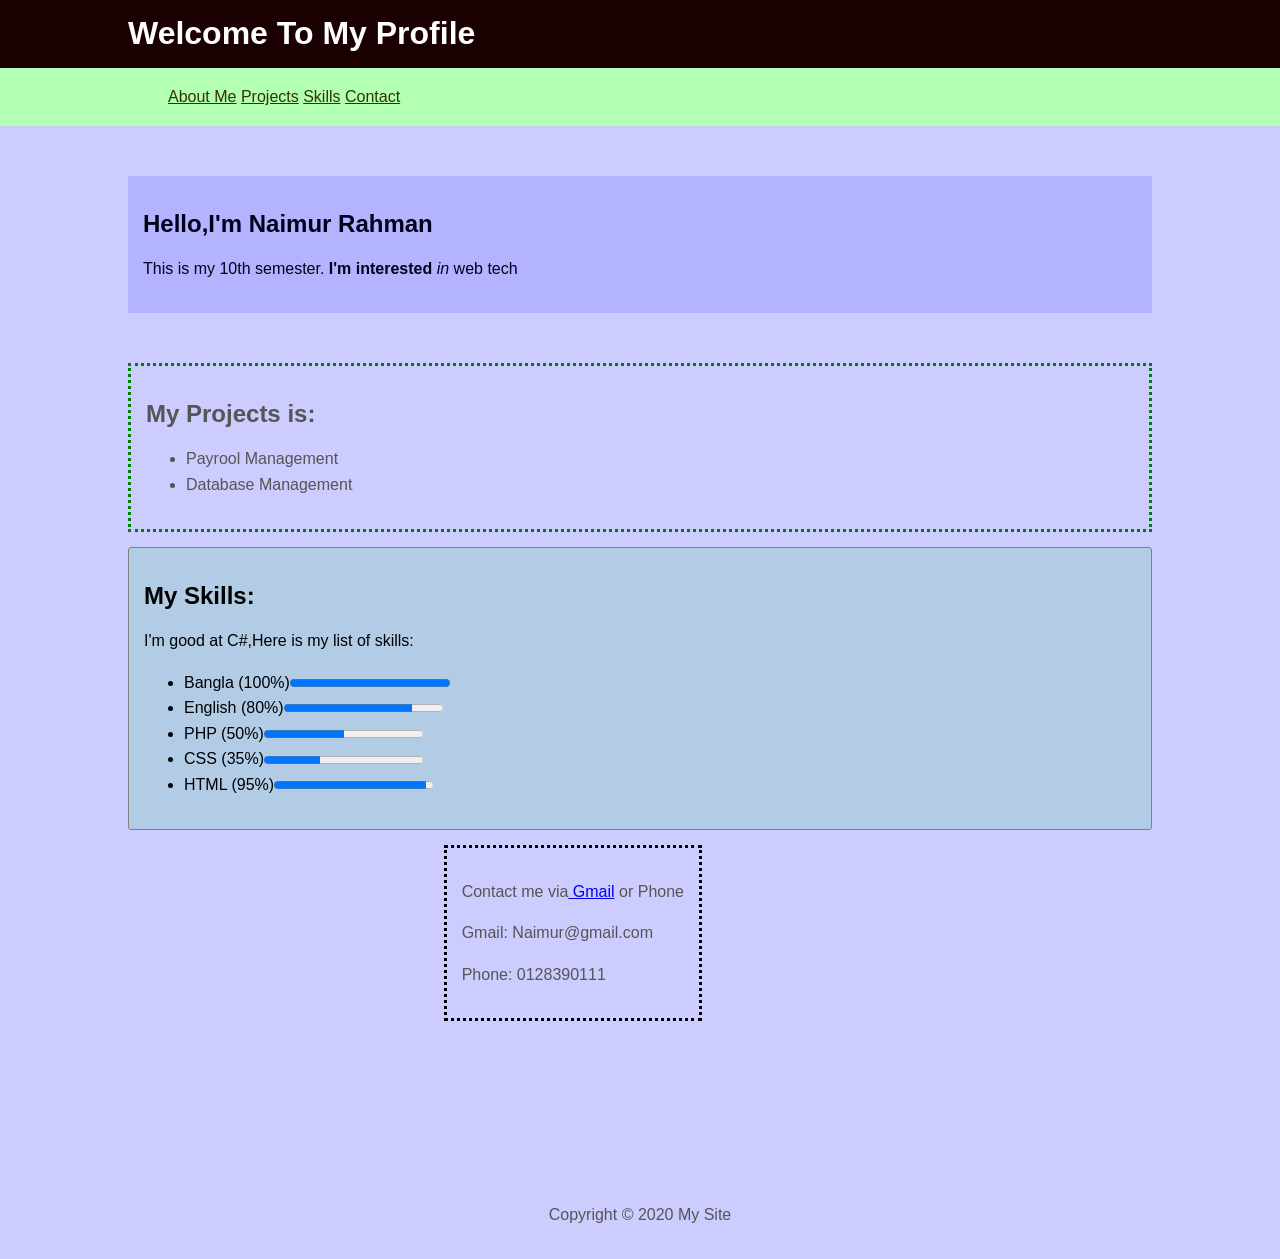
==== index.html @ 005888da "Add files via upload Final Commit" ====
<!DOCTYPE html>
<html>
<head>
    <title>My Site</title>
    <link rel="stylesheet" type="text/css" href="style.css">
</head>
<body>
    <header id="top-header">
        <div class="container">
            <h1>Welcome To My Profile</h1>
        </div>
    </header>
    <nav id="links">
        <div class="container">
            <ul>
                <li><a href="#view-me">About Me</a></li>
                <li><a href="#projects">Projects</a></li>
                <li><a href="#skills">Skills</a></li>
                <li><a href="#contact">Contact</a></li>
            </ul>
        </div>
    </nav>
    <div class="container">
        <section id="view-me">
            <h1>Hello,I'm Naimur Rahman</h1>
            <p>This is my 10th semester. <strong>I'm interested</strong> <em> in</em> web tech</p>

        </section>
    </div>

    <div class="container">
        <section id="projects">
            <h1>My Projects is:</h1>
            <ul>
                <li>Payrool Management</li>
                <li>Database Management</li>

            </ul>
        </section>
    </div>
    <div class="container">
        <section id="skills">
            <h1>My Skills:</h1>
            <p>I'm good at C#,Here is my list of skills:</p>
            <ul>
                <li>Bangla (100%)<progress value="1"></progress></li>
                <li>English (80%)<progress max="100" value="80"></progress></li>
                <li>PHP (50%)<progress max="100" value="50"></progress></li>
                <li>CSS (35%)<progress max="100" value="35"></progress></li>
                <li>HTML (95%)<progress max="100" value="95"></progress></li>

            </ul>

        </section>
    </div>
    <div class="container">
        <section id="contact">
            
            <p>Contact me via<a href="gmail.com"> Gmail</a> or Phone</p>
            <p>Gmail: Naimur@gmail.com</p>
            <p>Phone: 0128390111 </p>

        </section>
    </div>
    <footer id="main-footer">
        <p>Copyright &copy; 2020 My Site</p>
    </footer>
</body>
</html>
---- style.css ----
body {
    background: #ccccff;
    color: #555;
    font-family: Arial, Helvetica, san-serif;
    font-size: 16px;
    font-weight: normal;
    font: 16px Arial, Helvetica, san-serif;
    line-height: 1.6em;
    margin: 0;
}

.container {
    width: 80%;
    margin: auto;
    overflow: auto;
}

#top-header {
    background-color: #1a0000;
    color: #fff;
}

#links {
    background-color: #b3ffb3;
}

    #links a {
        color: #333300;
        text-align: right;
    }

#links li {
        display: inline;
}

#view-me {
    box-sizing: border-box;
    padding: 15px;
    margin-left:auto;
    margin-right:auto;
    margin-top:50px;
    margin-bottom:50px;
   
    background-color: #b3b3ff;
    color: #00001a;
}

#projects {
    border: 3px dotted green;
    padding: 15px;
    margin-left:auto;
}
#skills {
    padding:15px;
    box-sizing: border-box;
    margin-top: 15px;
    border: 1px grey solid;
    border-radius: 3px;
    background-color: #b3cce6;
    color: #000000;
}
#contact {
    border: 3px dotted black;
    float: right;
    margin-left: 80px;
    margin-right:450px;
    margin-top:15px;
    margin-bottom:auto;
    
    padding: 15px;
}

#main-footer {
    text-align: center;
    padding: 15px;
    margin-top: 150px;

}
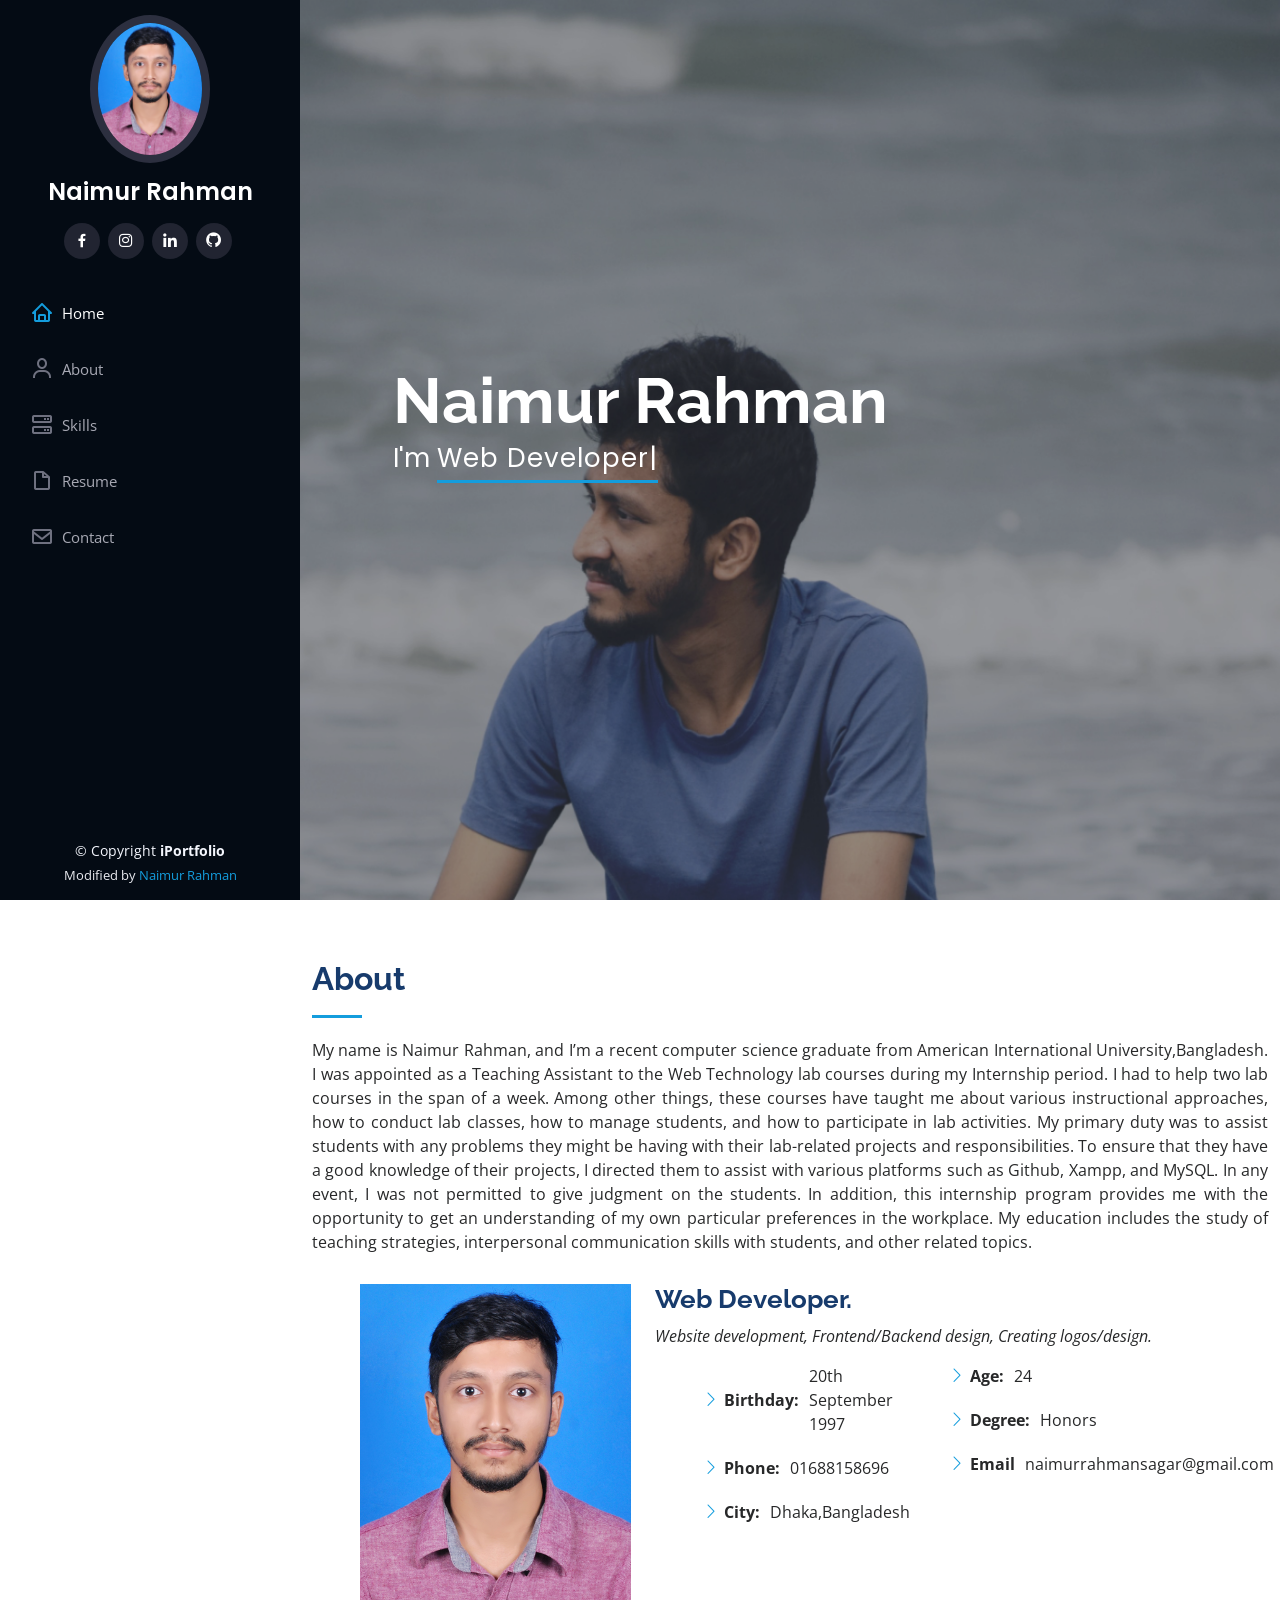
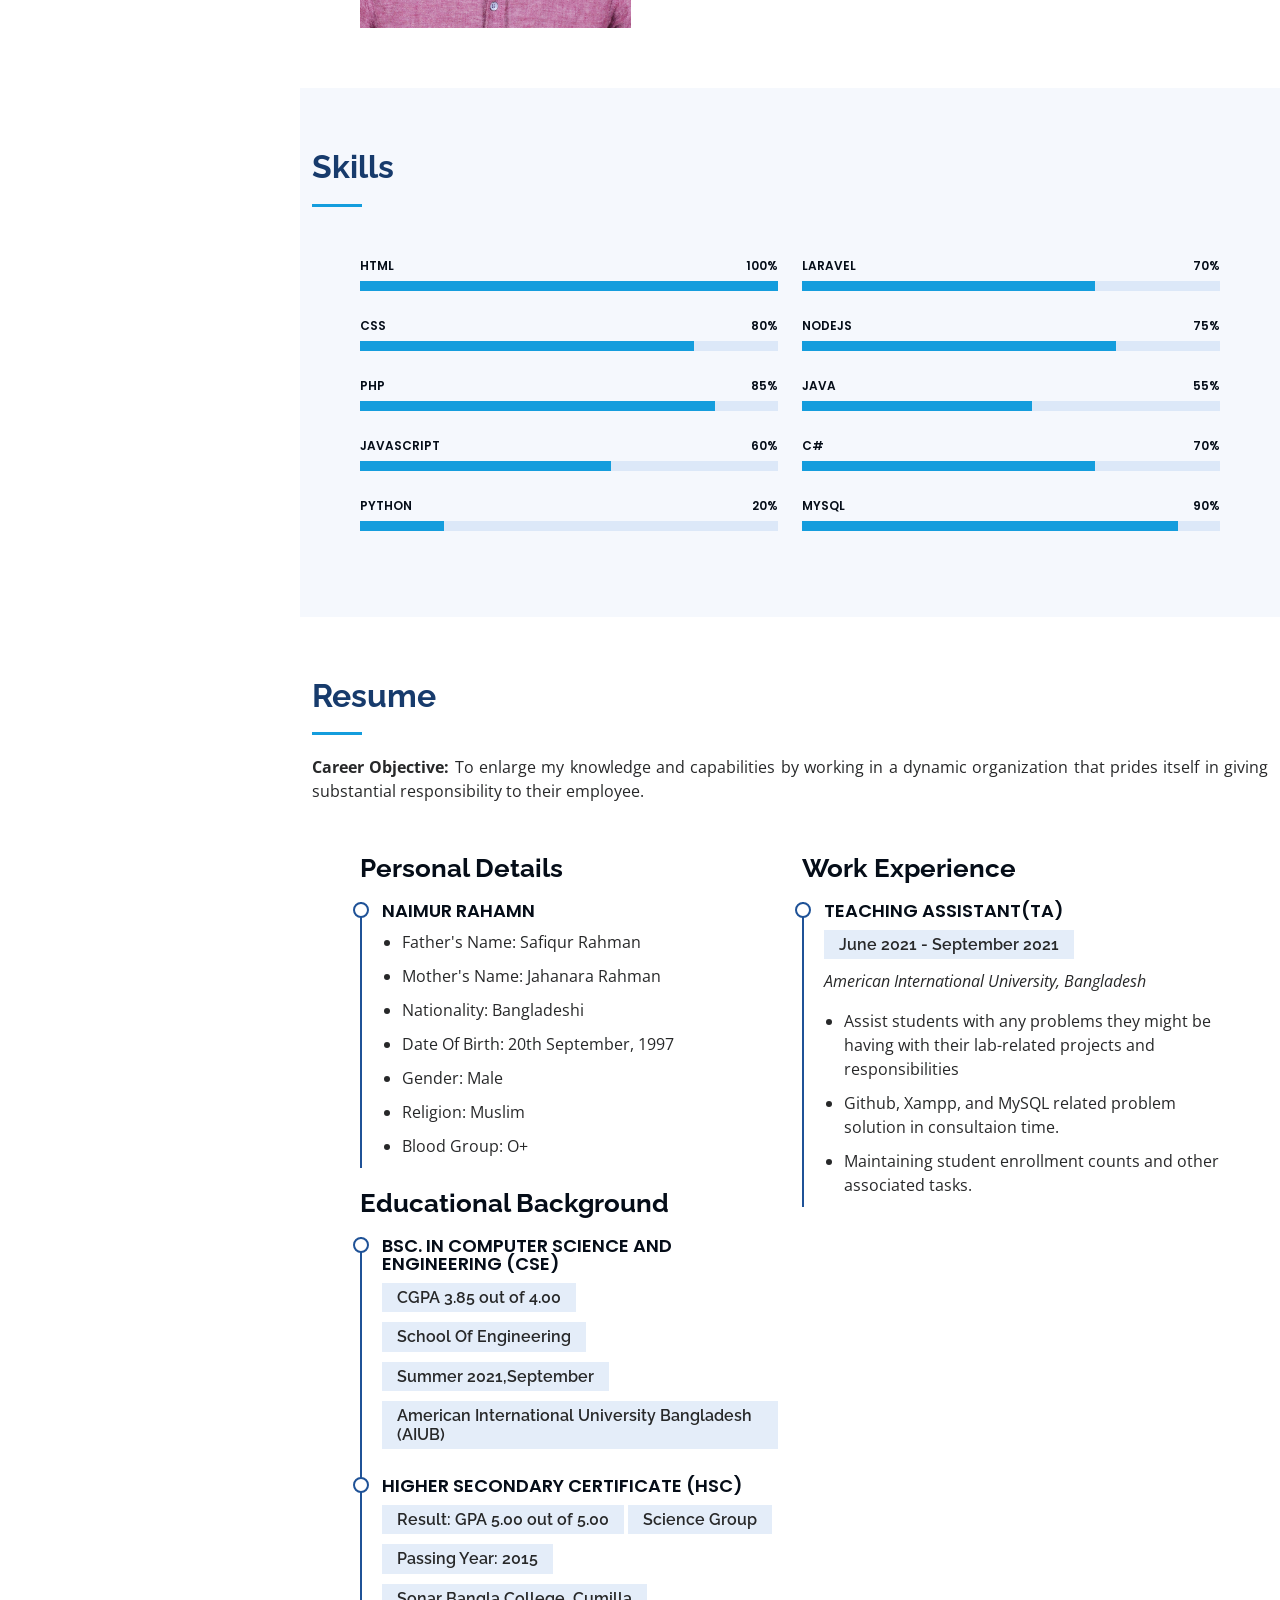
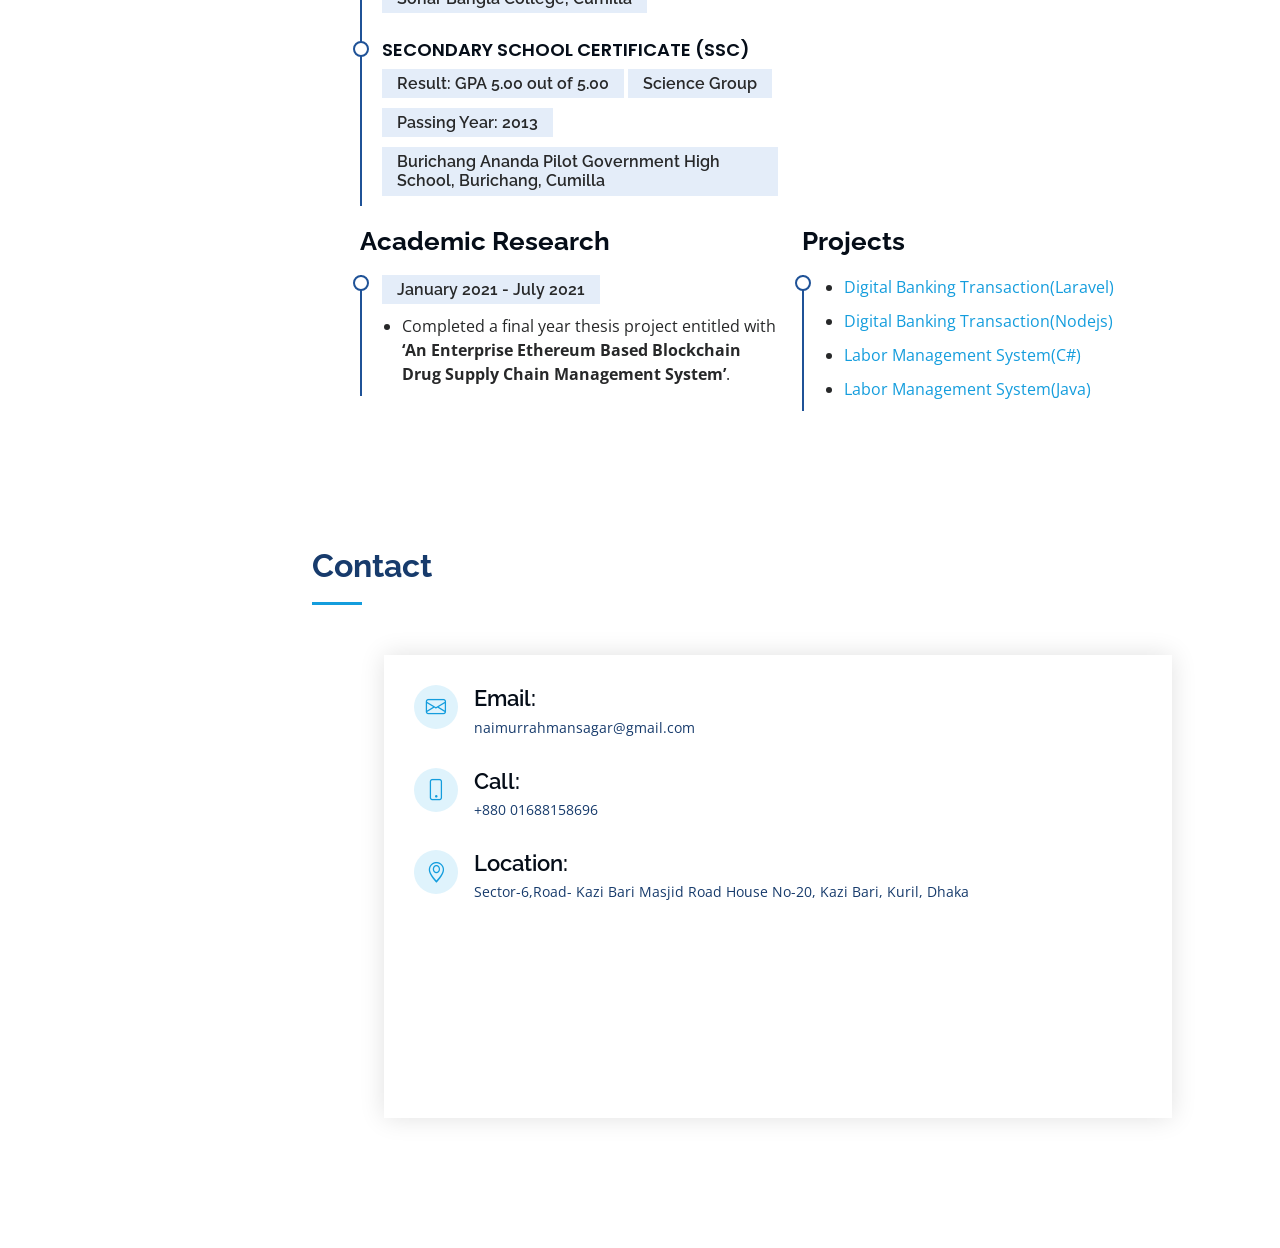
==== commit 96125e21: "First Commit" ====
--- a/index.html
+++ b/index.html
@@ -1,70 +1,511 @@
-
 <!DOCTYPE html>
-<html>
-<head>
-    <title>My Site</title>
-    <link rel="stylesheet" type="text/css" href="style.css">
-</head>
-<body>
-    <header id="top-header">
+<html lang="en">
+  <head>
+    <meta charset="utf-8" />
+    <meta content="width=device-width, initial-scale=1.0" name="viewport" />
+
+    <title>Naimur Rahman Portfolio</title>
+    <meta content="" name="description" />
+    <meta content="" name="keywords" />
+
+    <link
+      href="https://fonts.googleapis.com/css?family=Open+Sans:300,300i,400,400i,600,600i,700,700i|Raleway:300,300i,400,400i,500,500i,600,600i,700,700i|Poppins:300,300i,400,400i,500,500i,600,600i,700,700i"
+      rel="stylesheet"
+    />
+
+    <link href="assets/vendor/aos/aos.css" rel="stylesheet" />
+    <link
+      href="assets/vendor/bootstrap/css/bootstrap.min.css"
+      rel="stylesheet"
+    />
+    <link
+      href="assets/vendor/bootstrap-icons/bootstrap-icons.css"
+      rel="stylesheet"
+    />
+    <link href="assets/vendor/boxicons/css/boxicons.min.css" rel="stylesheet" />
+    <link
+      href="assets/vendor/glightbox/css/glightbox.min.css"
+      rel="stylesheet"
+    />
+    <link href="assets/vendor/swiper/swiper-bundle.min.css" rel="stylesheet" />
+
+    <link href="assets/css/style.css" rel="stylesheet" />
+  </head>
+
+  <body>
+    <i class="bi bi-list mobile-nav-toggle d-xl-none"></i>
+
+    <header id="header">
+      <div class="d-flex flex-column">
+        <div class="profile">
+          <img
+            src="assets/img/sagar.jpg"
+            alt=""
+            class="img-fluid rounded-circle"
+          />
+          <h1 class="text-light"><a href="index.html">Naimur Rahman</a></h1>
+          <div class="social-links mt-3 text-center">
+            <a
+              href="https://www.facebook.com/naimurrahman.sagar.1/"
+              class="facebook"
+              ><i class="bx bxl-facebook"></i
+            ></a>
+            <a
+              href="https://www.instagram.com/naimur_rahman_sagar/"
+              class="instagram"
+              ><i class="bx bxl-instagram"></i
+            ></a>
+            <a
+              href="https://www.linkedin.com/in/naimur-rahman-sagar/"
+              class="linkedin"
+              ><i class="bx bxl-linkedin"></i
+            ></a>
+            <a
+              href="https://github.com/naimur123"
+              class="github"
+              ><i class="bx bxl-github"></i
+            ></a>
+          </div>
+        </div>
+
+        <nav id="navbar" class="nav-menu navbar">
+          <ul>
+            <li>
+              <a href="#hero" class="nav-link scrollto active"
+                ><i class="bx bx-home"></i> <span>Home</span></a
+              >
+            </li>
+            <li>
+              <a href="#about" class="nav-link scrollto"
+                ><i class="bx bx-user"></i> <span>About</span></a
+              >
+            </li>
+            <li>
+              <a href="#skills" class="nav-link scrollto"
+                ><i class="bx bx-server"></i> <span>Skills</span></a
+              >
+            </li>
+            <li>
+              <a href="#resume" class="nav-link scrollto"
+                ><i class="bx bx-file-blank"></i> <span>Resume</span></a
+              >
+            </li>
+
+            <li>
+              <a href="#contact" class="nav-link scrollto"
+                ><i class="bx bx-envelope"></i> <span>Contact</span></a
+              >
+            </li>
+          </ul>
+        </nav>
+      </div>
+    </header>
+
+    <section
+      id="hero"
+      class="d-flex flex-column justify-content-center align-items-center"
+    >
+      <div class="hero-container" data-aos="fade-in">
+        <h1>Naimur Rahman</h1>
+        <p>
+          I'm
+          <span class="typed" data-typed-items="Web Developer"></span>
+        </p>
+      </div>
+    </section>
+
+    <main id="main">
+      <section id="about" class="about">
         <div class="container">
-            <h1>Welcome To My Profile</h1>
+          <div class="section-title">
+            <h2>About</h2>
+            <p>
+              My name is Naimur Rahman, and I’m a recent computer science
+              graduate from American International University,Bangladesh. I was
+              appointed as a Teaching Assistant to the Web Technology lab
+              courses during my Internship period. I had to help two lab courses
+              in the span of a week. Among other things, these courses have
+              taught me about various instructional approaches, how to conduct
+              lab classes, how to manage students, and how to participate in lab
+              activities. My primary duty was to assist students with any
+              problems they might be having with their lab-related projects and
+              responsibilities. To ensure that they have a good knowledge of
+              their projects, I directed them to assist with various platforms
+              such as Github, Xampp, and MySQL. In any event, I was not
+              permitted to give judgment on the students. In addition, this
+              internship program provides me with the opportunity to get an
+              understanding of my own particular preferences in the workplace.
+              My education includes the study of teaching strategies,
+              interpersonal communication skills with students, and other
+              related topics.
+            </p>
+          </div>
+
+          <div class="row">
+            <div class="col-lg-4" data-aos="fade-right">
+              <img src="assets/img/sagar.jpg" class="img-fluid" alt="" />
+            </div>
+            <div class="col-lg-8 pt-4 pt-lg-0 content" data-aos="fade-left">
+              <h3>Web Developer.</h3>
+              <p class="fst-italic">
+                <em>
+                  Website development, Frontend/Backend design, Creating logos/design.
+                </em>
+              </p>
+              <div class="row">
+                <div class="col-lg-6">
+                  <ul>
+                    <li>
+                      <i class="bi bi-chevron-right"></i>
+                      <strong>Birthday:</strong>
+                      <span>20th September 1997</span>
+                    </li>
+                    <li>
+                      <i class="bi bi-chevron-right"></i>
+                      <strong>Phone:</strong> <span>01688158696</span>
+                    </li>
+                    <li>
+                      <i class="bi bi-chevron-right"></i>
+                      <strong>City:</strong> <span>Dhaka,Bangladesh</span>
+                    </li>
+                  </ul>
+                </div>
+                <div class="col-lg-6">
+                  <ul>
+                    <li>
+                      <i class="bi bi-chevron-right"></i> <strong>Age:</strong>
+                      <span>24</span>
+                    </li>
+                    <li>
+                      <i class="bi bi-chevron-right"></i>
+                      <strong>Degree:</strong> <span>Honors</span>
+                    </li>
+                    <li>
+                      <i class="bi bi-chevron-right"></i>
+                      <strong>Email</strong>
+                      <span>naimurrahmansagar@gmail.com</span>
+                    </li>
+                  </ul>
+                </div>
+              </div>
+
+            </div>
+          </div>
         </div>
-    </header>
-    <nav id="links">
+      </section>
+      <section id="skills" class="skills section-bg">
         <div class="container">
-            <ul>
-                <li><a href="#view-me">About Me</a></li>
-                <li><a href="#projects">Projects</a></li>
-                <li><a href="#skills">Skills</a></li>
-                <li><a href="#contact">Contact</a></li>
-            </ul>
+          <div class="section-title">
+            <h2>Skills</h2>
+          </div>
+
+          <div class="row skills-content">
+            <div class="col-lg-6" data-aos="fade-up">
+              <div class="progress">
+                <span class="skill">HTML <i class="val">100%</i></span>
+                <div class="progress-bar-wrap">
+                  <div
+                    class="progress-bar"
+                    role="progressbar"
+                    aria-valuenow="100"
+                    aria-valuemin="0"
+                    aria-valuemax="100"
+                  ></div>
+                </div>
+              </div>
+
+              <div class="progress">
+                <span class="skill">CSS <i class="val">80%</i></span>
+                <div class="progress-bar-wrap">
+                  <div
+                    class="progress-bar"
+                    role="progressbar"
+                    aria-valuenow="80"
+                    aria-valuemin="0"
+                    aria-valuemax="100"
+                  ></div>
+                </div>
+              </div>
+              <div class="progress">
+                <span class="skill">PHP <i class="val">85%</i></span>
+                <div class="progress-bar-wrap">
+                  <div
+                    class="progress-bar"
+                    role="progressbar"
+                    aria-valuenow="85"
+                    aria-valuemin="0"
+                    aria-valuemax="100"
+                  ></div>
+                </div>
+              </div>
+
+              <div class="progress">
+                <span class="skill">JavaScript <i class="val">60%</i></span>
+                <div class="progress-bar-wrap">
+                  <div
+                    class="progress-bar"
+                    role="progressbar"
+                    aria-valuenow="60"
+                    aria-valuemin="0"
+                    aria-valuemax="100"
+                  ></div>
+                </div>
+              </div>
+              <div class="progress">
+                <span class="skill">Python<i class="val">20%</i></span>
+                <div class="progress-bar-wrap">
+                  <div
+                    class="progress-bar"
+                    role="progressbar"
+                    aria-valuenow="20"
+                    aria-valuemin="0"
+                    aria-valuemax="100"
+                  ></div>
+                </div>
+              </div>
+            </div>
+
+            <div class="col-lg-6" data-aos="fade-up" data-aos-delay="100">
+              <div class="progress">
+                <span class="skill">Laravel <i class="val">70%</i></span>
+                <div class="progress-bar-wrap">
+                  <div
+                    class="progress-bar"
+                    role="progressbar"
+                    aria-valuenow="70"
+                    aria-valuemin="0"
+                    aria-valuemax="100"
+                  ></div>
+                </div>
+              </div>
+              <div class="progress">
+                <span class="skill">NodeJs <i class="val">75%</i></span>
+                <div class="progress-bar-wrap">
+                  <div
+                    class="progress-bar"
+                    role="progressbar"
+                    aria-valuenow="75"
+                    aria-valuemin="0"
+                    aria-valuemax="100"
+                  ></div>
+                </div>
+              </div>
+              <div class="progress">
+                <span class="skill">Java <i class="val">55%</i></span>
+                <div class="progress-bar-wrap">
+                  <div
+                    class="progress-bar"
+                    role="progressbar"
+                    aria-valuenow="55"
+                    aria-valuemin="0"
+                    aria-valuemax="100"
+                  ></div>
+                </div>
+              </div>
+              
+             
+              <div class="progress">
+                <span class="skill">C# <i class="val">70%</i></span>
+                <div class="progress-bar-wrap">
+                  <div
+                    class="progress-bar"
+                    role="progressbar"
+                    aria-valuenow="70"
+                    aria-valuemin="0"
+                    aria-valuemax="100"
+                  ></div>
+                </div>
+              </div>
+              <div class="progress">
+                <span class="skill">MySql <i class="val">90%</i></span>
+                <div class="progress-bar-wrap">
+                  <div
+                    class="progress-bar"
+                    role="progressbar"
+                    aria-valuenow="90"
+                    aria-valuemin="0"
+                    aria-valuemax="100"
+                  ></div>
+                </div>
+              </div>
+            </div>
+          </div>
         </div>
-    </nav>
-    <div class="container">
-        <section id="view-me">
-            <h1>Hello,I'm Naimur Rahman</h1>
-            <p>This is my 10th semester. <strong>I'm interested</strong> <em> in</em> web tech</p>
-
-        </section>
-    </div>
-
-    <div class="container">
-        <section id="projects">
-            <h1>My Projects is:</h1>
-            <ul>
-                <li>Payrool Management</li>
-                <li>Database Management</li>
-
-            </ul>
-        </section>
-    </div>
-    <div class="container">
-        <section id="skills">
-            <h1>My Skills:</h1>
-            <p>I'm good at C#,Here is my list of skills:</p>
-            <ul>
-                <li>Bangla (100%)<progress value="1"></progress></li>
-                <li>English (80%)<progress max="100" value="80"></progress></li>
-                <li>PHP (50%)<progress max="100" value="50"></progress></li>
-                <li>CSS (35%)<progress max="100" value="35"></progress></li>
-                <li>HTML (95%)<progress max="100" value="95"></progress></li>
-
-            </ul>
-
-        </section>
-    </div>
-    <div class="container">
-        <section id="contact">
+      </section>
+
+      <section id="resume" class="resume">
+        <div class="container">
+          <div class="section-title">
+            <h2>Resume</h2>
+            <p>
+              <strong>Career Objective:</strong> To enlarge my knowledge and
+              capabilities by working in a dynamic organization that prides
+              itself in giving substantial responsibility to their employee.
+            </p>
+          </div>
+
+          <div class="row">
+            <div class="col-lg-6" data-aos="fade-up">
+              <h3 class="resume-title">Personal Details</h3>
+              <div class="resume-item pb-0">
+                <h4>Naimur Rahamn</h4>
+                <ul>
+                  <li>Father's Name: Safiqur Rahman</li>
+                  <li>Mother's Name: Jahanara Rahman</li>
+                  <li>Nationality: Bangladeshi</li>
+                  <li>Date Of Birth: 20th September, 1997</li>
+                  <li>Gender:	Male</li>
+                  <li>Religion: Muslim</li>
+                  <li>Blood Group: O+</li>
+                </ul>
+              </div>
+
+              <h3 class="resume-title">Educational Background</h3>
+              <div class="resume-item">
+                <h4>BSc. In Computer Science and Engineering (CSE)</h4>
+                <h5>CGPA 3.85 out of 4.00</h5>
+                <h5>School Of Engineering</h5>
+                <h5>Summer 2021,September</h5>
+                <h5>American International University Bangladesh (AIUB)</h5>
+              </div>
+              <div class="resume-item">
+                <h4>Higher Secondary Certificate (HSC)</h4>
+                <h5>Result: GPA 5.00 out of 5.00</h5>
+                <h5>Science Group</h5>
+                <h5>Passing Year: 2015</h5>
+                <h5>Sonar Bangla College, Cumilla</h5>
+              </div>
+              <div class="resume-item">
+                <h4>Secondary School Certificate (SSC)</h4>
+                <h5>Result: GPA 5.00 out of 5.00</h5>
+                <h5>Science Group</h5>
+                <h5>Passing Year: 2013</h5>
+                <h5>Burichang Ananda Pilot Government High School, Burichang, Cumilla</h5>
+              </div>
+            </div>
+              <div class="col-lg-6" data-aos="fade-up" data-aos-delay="100">
+              <h3 class="resume-title">Work Experience</h3>
+              <div class="resume-item">
+                <h4>Teaching Assistant(TA)</h4>
+                <h5>June 2021 - September 2021</h5>
+                <p><em>American International University, Bangladesh</em></p>
+                <ul>
+                  <li>
+                    Assist students with any problems they might be having with their lab-related projects and responsibilities
+                  </li>
+                  <li>
+                    Github, Xampp, and MySQL related problem solution in consultaion time.
+                  </li>
+                  <li>
+                    Maintaining student enrollment counts and other associated tasks.
+                  </li>
+                </ul>
+              </div>
+            </div>
+            <div class="col-lg-6" data-aos="fade-up" data-aos-delay="100">
+              <h3 class="resume-title">Academic Research</h3>
+              <div class="resume-item">
+                <h5>January 2021 - July 2021</h5>
+                <ul>
+                  <li>
+                    Completed a final year thesis project entitled with <strong>‘An Enterprise Ethereum Based Blockchain Drug Supply Chain Management System’</strong>.
+                  </li>
+                </ul>
+              </div>
+            </div>
+            <div class="col-lg-6" data-aos="fade-up" data-aos-delay="100">
+              <h3 class="resume-title">Projects</h3>
+              <div class="resume-item">
+                <ul>
+                  <li>
+                    <a href="https://github.com/naimur123/Digital-Banking-Transaction-Laravel-">Digital Banking Transaction(Laravel)</a>
+                  </li>
+                   <li>
+                    <a href="https://github.com/naimur123/Digital-Banking-Transaction-Nodejs-">Digital Banking Transaction(Nodejs)</a>
+                  </li>
+                  <li>
+                    <a href="https://github.com/naimur123/labor_management-c-">Labor Management System(C#)</a>
+                  </li>
+                  <li>
+                    <a href="https://github.com/naimur123/Labor-Managemnet-System-Java">Labor Management System(Java)</a>
+                  </li>
+                </ul>
+              </div>
+            </div>
+          
+          </div>
+        </div>
+      </section>
+
+      <section id="contact" class="contact">
+        <div class="container">
+          <div class="section-title">
+            <h2>Contact</h2>
+          </div>
+
+          <div class="row" data-aos="fade-in">
+            <div class="h-100 row align-items-center">
+              <div class="info">
+                <div class="email">
+                  <i class="bi bi-envelope"></i>
+                  <h4>Email:</h4>
+                  <p>naimurrahmansagar@gmail.com</p>
+                </div>
+
+                <div class="phone">
+                  <i class="bi bi-phone"></i>
+                  <h4>Call:</h4>
+                  <p>+880 01688158696</p>
+                </div>
+                <div class="address">
+                  <i class="bi bi-geo-alt"></i>
+                  <h4>Location:</h4>
+                  <p>
+                    Sector-6,Road- Kazi Bari Masjid Road House No-20, Kazi Bari,
+                    Kuril, Dhaka
+                  </p>
+                </div>
+               <div class="map">
+                <iframe
+                  src="https://www.google.com/maps/embed?pb=!1m18!1m12!1m3!1d3649.9915732165755!2d90.41954071445716!3d23.818898692074157!2m3!1f0!2f0!3f0!3m2!1i1024!2i768!4f13.1!3m3!1m2!1s0x3755c651d41b273f%3A0xb04c41f3bdd1b115!2sKuril%20Kazibari%20Jame%20Mosjid!5e0!3m2!1sen!2sbd!4v1632503641031!5m2!1sen!2sbd"
+                >
+                  frameborder="0" style="border: 0; width: 150%; height: 290px"
+                  allowfullscreen ></iframe>
+               </div>
+                
+              </div>
+            </div>
+
             
-            <p>Contact me via<a href="gmail.com"> Gmail</a> or Phone</p>
-            <p>Gmail: Naimur@gmail.com</p>
-            <p>Phone: 0128390111 </p>
-
-        </section>
-    </div>
-    <footer id="main-footer">
-        <p>Copyright &copy; 2020 My Site</p>
+      </section>
+    </main>
+    <footer id="footer">
+      <div class="container">
+        <div class="copyright">
+          &copy; Copyright <strong><span>iPortfolio</span></strong>
+        </div>
+        <div class="credits">
+          Modified by <a href="#">Naimur Rahman</a>
+        </div>
+      </div>
     </footer>
-</body>
-</html>+
+    <a
+      href="#"
+      class="back-to-top d-flex align-items-center justify-content-center"
+      ><i class="bi bi-arrow-up-short"></i
+    ></a>
+
+    <script src="assets/vendor/aos/aos.js"></script>
+    <script src="assets/vendor/bootstrap/js/bootstrap.bundle.min.js"></script>
+    <script src="assets/vendor/glightbox/js/glightbox.min.js"></script>
+    <script src="assets/vendor/isotope-layout/isotope.pkgd.min.js"></script>
+    <script src="assets/vendor/php-email-form/validate.js"></script>
+    <script src="assets/vendor/purecounter/purecounter.js"></script>
+    <script src="assets/vendor/swiper/swiper-bundle.min.js"></script>
+    <script src="assets/vendor/typed.js/typed.min.js"></script>
+    <script src="assets/vendor/waypoints/noframework.waypoints.js"></script>
+
+    <script src="assets/js/main.js"></script>
+  </body>
+</html>
--- a/assets/css/style.css
+++ b/assets/css/style.css
@@ -0,0 +1,487 @@
+body {
+  font-family: 'Open Sans', sans-serif;
+  color: #272829;
+}
+
+a {
+  color: #149ddd;
+  text-decoration: none;
+}
+
+a:hover {
+  color: #37b3ed;
+  text-decoration: none;
+}
+
+h1,
+h2,
+h3,
+h4,
+h5,
+h6 {
+  font-family: 'Raleway', sans-serif;
+}
+
+/*--------------------------------------------------------------
+# Back to top button
+--------------------------------------------------------------*/
+.back-to-top {
+  position: fixed;
+  visibility: hidden;
+  opacity: 0;
+  right: 15px;
+  bottom: 15px;
+  z-index: 996;
+  background: #149ddd;
+  width: 40px;
+  height: 40px;
+  border-radius: 50px;
+  transition: all 0.4s;
+}
+.back-to-top i {
+  font-size: 28px;
+  color: #fff;
+  line-height: 0;
+}
+.back-to-top:hover {
+  background: #2eafec;
+  color: #fff;
+}
+.back-to-top.active {
+  visibility: visible;
+  opacity: 1;
+}
+
+/*--------------------------------------------------------------
+# Header
+--------------------------------------------------------------*/
+#header {
+  position: fixed;
+  top: 0;
+  left: 0;
+  bottom: 0;
+  width: 300px;
+  transition: all ease-in-out 0.5s;
+  z-index: 9997;
+  transition: all 0.5s;
+  padding: 0 15px;
+  background: #040b14;
+  overflow-y: auto;
+}
+#header .profile img {
+  margin: 15px auto;
+  display: block;
+  width: 120px;
+  border: 8px solid #2c2f3f;
+}
+#header .profile h1 {
+  font-size: 24px;
+  margin: 0;
+  padding: 0;
+  font-weight: 600;
+  -moz-text-align-last: center;
+  text-align-last: center;
+  font-family: 'Poppins', sans-serif;
+}
+#header .profile h1 a,
+#header .profile h1 a:hover {
+  color: #fff;
+  text-decoration: none;
+}
+#header .profile .social-links a {
+  font-size: 18px;
+  display: inline-block;
+  background: #212431;
+  color: #fff;
+  line-height: 1;
+  padding: 8px 0;
+  margin-right: 4px;
+  border-radius: 50%;
+  text-align: center;
+  width: 36px;
+  height: 36px;
+  transition: 0.3s;
+}
+#header .profile .social-links a:hover {
+  background: #149ddd;
+  color: #fff;
+  text-decoration: none;
+}
+
+#main {
+  margin-left: 300px;
+}
+
+@media (max-width: 1199px) {
+  #header {
+    left: -300px;
+  }
+
+  #main {
+    margin-left: 0;
+  }
+}
+/*--------------------------------------------------------------
+# Navigation Menu
+--------------------------------------------------------------*/
+/* Desktop Navigation */
+.nav-menu {
+  padding: 30px 0 0 0;
+}
+.nav-menu * {
+  margin: 0;
+  padding: 0;
+  list-style: none;
+}
+.nav-menu > ul > li {
+  position: relative;
+  white-space: nowrap;
+}
+.nav-menu a,
+.nav-menu a:focus {
+  display: flex;
+  align-items: center;
+  color: #a8a9b4;
+  padding: 12px 15px;
+  margin-bottom: 8px;
+  transition: 0.3s;
+  font-size: 15px;
+}
+.nav-menu a i,
+.nav-menu a:focus i {
+  font-size: 24px;
+  padding-right: 8px;
+  color: #6f7180;
+}
+.nav-menu a:hover,
+.nav-menu .active,
+.nav-menu .active:focus,
+.nav-menu li:hover > a {
+  text-decoration: none;
+  color: #fff;
+}
+.nav-menu a:hover i,
+.nav-menu .active i,
+.nav-menu .active:focus i,
+.nav-menu li:hover > a i {
+  color: #149ddd;
+}
+
+/* Mobile Navigation */
+.mobile-nav-toggle {
+  position: fixed;
+  right: 15px;
+  top: 15px;
+  z-index: 9998;
+  border: 0;
+  font-size: 24px;
+  transition: all 0.4s;
+  outline: none !important;
+  background-color: #149ddd;
+  color: #fff;
+  width: 40px;
+  height: 40px;
+  display: inline-flex;
+  align-items: center;
+  justify-content: center;
+  line-height: 0;
+  border-radius: 50px;
+  cursor: pointer;
+}
+
+.mobile-nav-active {
+  overflow: hidden;
+}
+.mobile-nav-active #header {
+  left: 0;
+}
+
+/*--------------------------------------------------------------
+# Hero Section
+--------------------------------------------------------------*/
+#hero {
+  width: 100%;
+  height: 100vh;
+  background: url('../img/naimur.jpg') top center;
+  background-size: cover;
+}
+#hero:before {
+  content: '';
+  background: rgba(5, 13, 24, 0.3);
+  position: absolute;
+  bottom: 0;
+  top: 0;
+  left: 0;
+  right: 0;
+  z-index: 1;
+}
+#hero .hero-container {
+  position: relative;
+  z-index: 2;
+  min-width: 300px;
+}
+#hero h1 {
+  margin: 0 0 10px 0;
+  font-size: 64px;
+  font-weight: 700;
+  line-height: 56px;
+  color: #fff;
+}
+#hero p {
+  color: #fff;
+  margin-bottom: 50px;
+  font-size: 26px;
+  font-family: 'Poppins', sans-serif;
+}
+#hero p span {
+  color: #fff;
+  padding-bottom: 4px;
+  letter-spacing: 1px;
+  border-bottom: 3px solid #149ddd;
+}
+@media (min-width: 1024px) {
+  #hero {
+    background-attachment: fixed;
+  }
+}
+@media (max-width: 768px) {
+  #hero h1 {
+    font-size: 28px;
+    line-height: 36px;
+  }
+  #hero h2 {
+    font-size: 18px;
+    line-height: 24px;
+    margin-bottom: 30px;
+  }
+}
+
+/*--------------------------------------------------------------
+# Sections General
+--------------------------------------------------------------*/
+section {
+  padding: 60px 0;
+  overflow: hidden;
+}
+
+.section-bg {
+  background: #f5f8fd;
+}
+
+.section-title {
+  padding-bottom: 30px;
+}
+.section-title h2 {
+  font-size: 32px;
+  font-weight: bold;
+  margin-bottom: 20px;
+  padding-bottom: 20px;
+  position: relative;
+  color: #173b6c;
+}
+.section-title h2::after {
+  content: '';
+  position: absolute;
+  display: block;
+  width: 50px;
+  height: 3px;
+  background: #149ddd;
+  bottom: 0;
+  left: 0;
+}
+.section-title p {
+  margin-bottom: 0;
+}
+
+/*--------------------------------------------------------------
+# About
+--------------------------------------------------------------*/
+.about .content h3 {
+  font-weight: 700;
+  font-size: 26px;
+  color: #173b6c;
+}
+.section-title p {
+  text-align: justify;
+}
+.about .content ul {
+  list-style: none;
+  padding: 0;
+}
+.about .content ul li {
+  margin-bottom: 20px;
+  display: flex;
+  align-items: center;
+}
+.about .content ul strong {
+  margin-right: 10px;
+}
+.about .content ul i {
+  font-size: 16px;
+  margin-right: 5px;
+  color: #149ddd;
+  line-height: 0;
+}
+.about .content p:last-child {
+  margin-bottom: 0;
+}
+
+.skills .progress {
+  height: 60px;
+  display: block;
+  background: none;
+  border-radius: 0;
+}
+.skills .progress .skill {
+  padding: 0;
+  margin: 0 0 6px 0;
+  text-transform: uppercase;
+  display: block;
+  font-weight: 600;
+  font-family: 'Poppins', sans-serif;
+  color: #050d18;
+}
+.skills .progress .skill .val {
+  float: right;
+  font-style: normal;
+}
+.skills .progress-bar-wrap {
+  background: #dce8f8;
+  height: 10px;
+}
+.skills .progress-bar {
+  width: 1px;
+  height: 10px;
+  transition: 0.9s;
+  background-color: #149ddd;
+}
+
+/*--------------------------------------------------------------
+# Resume
+--------------------------------------------------------------*/
+.resume .resume-title {
+  font-size: 26px;
+  font-weight: 700;
+  margin-top: 20px;
+  margin-bottom: 20px;
+  color: #050d18;
+}
+.resume .resume-item {
+  padding: 0 0 20px 20px;
+  margin-top: -2px;
+  border-left: 2px solid #1f5297;
+  position: relative;
+}
+.resume .resume-item h4 {
+  line-height: 18px;
+  font-size: 18px;
+  font-weight: 600;
+  text-transform: uppercase;
+  font-family: 'Poppins', sans-serif;
+  color: #050d18;
+  margin-bottom: 10px;
+}
+.resume .resume-item h5 {
+  font-size: 16px;
+  background: #e4edf9;
+  padding: 5px 15px;
+  display: inline-block;
+  font-weight: 600;
+  margin-bottom: 10px;
+}
+.resume .resume-item ul {
+  padding-left: 20px;
+}
+.resume .resume-item ul li {
+  padding-bottom: 10px;
+}
+.resume .resume-item:last-child {
+  padding-bottom: 0;
+}
+.resume .resume-item::before {
+  content: '';
+  position: absolute;
+  width: 16px;
+  height: 16px;
+  border-radius: 50px;
+  left: -9px;
+  top: 0;
+  background: #fff;
+  border: 2px solid #1f5297;
+}
+/*--------------------------------------------------------------
+# Contact
+--------------------------------------------------------------*/
+.contact {
+  padding-bottom: 130px;
+}
+.row {
+  padding-left: 3rem;
+  padding-right: 3rem;
+}
+.contact .info {
+  padding: 30px;
+  background: #fff;
+  width: 100%;
+  box-shadow: 0 0 24px 0 rgba(0, 0, 0, 0.12);
+}
+.contact .info i {
+  font-size: 20px;
+  color: #149ddd;
+  float: left;
+  width: 44px;
+  height: 44px;
+  background: #dff3fc;
+  display: flex;
+  justify-content: center;
+  align-items: center;
+  border-radius: 50px;
+  transition: all 0.3s ease-in-out;
+}
+.contact .info h4 {
+  padding: 0 0 0 60px;
+  font-size: 22px;
+  font-weight: 600;
+  margin-bottom: 5px;
+  color: #050d18;
+}
+.contact .info p {
+  padding: 0 0 10px 60px;
+  margin-bottom: 20px;
+  font-size: 14px;
+  color: #173b6c;
+}
+.map {
+  padding-left: 1rem;
+}
+
+/*--------------------------------------------------------------
+# Footer
+--------------------------------------------------------------*/
+#footer {
+  padding: 15px;
+  color: #f4f6fd;
+  font-size: 14px;
+  position: fixed;
+  left: 0;
+  bottom: 0;
+  width: 300px;
+  z-index: 9999;
+  background: #040b14;
+}
+#footer .copyright {
+  text-align: center;
+}
+#footer .credits {
+  padding-top: 5px;
+  text-align: center;
+  font-size: 13px;
+  color: #eaebf0;
+}
+@media (max-width: 1199px) {
+  #footer {
+    position: static;
+    width: auto;
+    padding-right: 20px 15px;
+  }
+}
